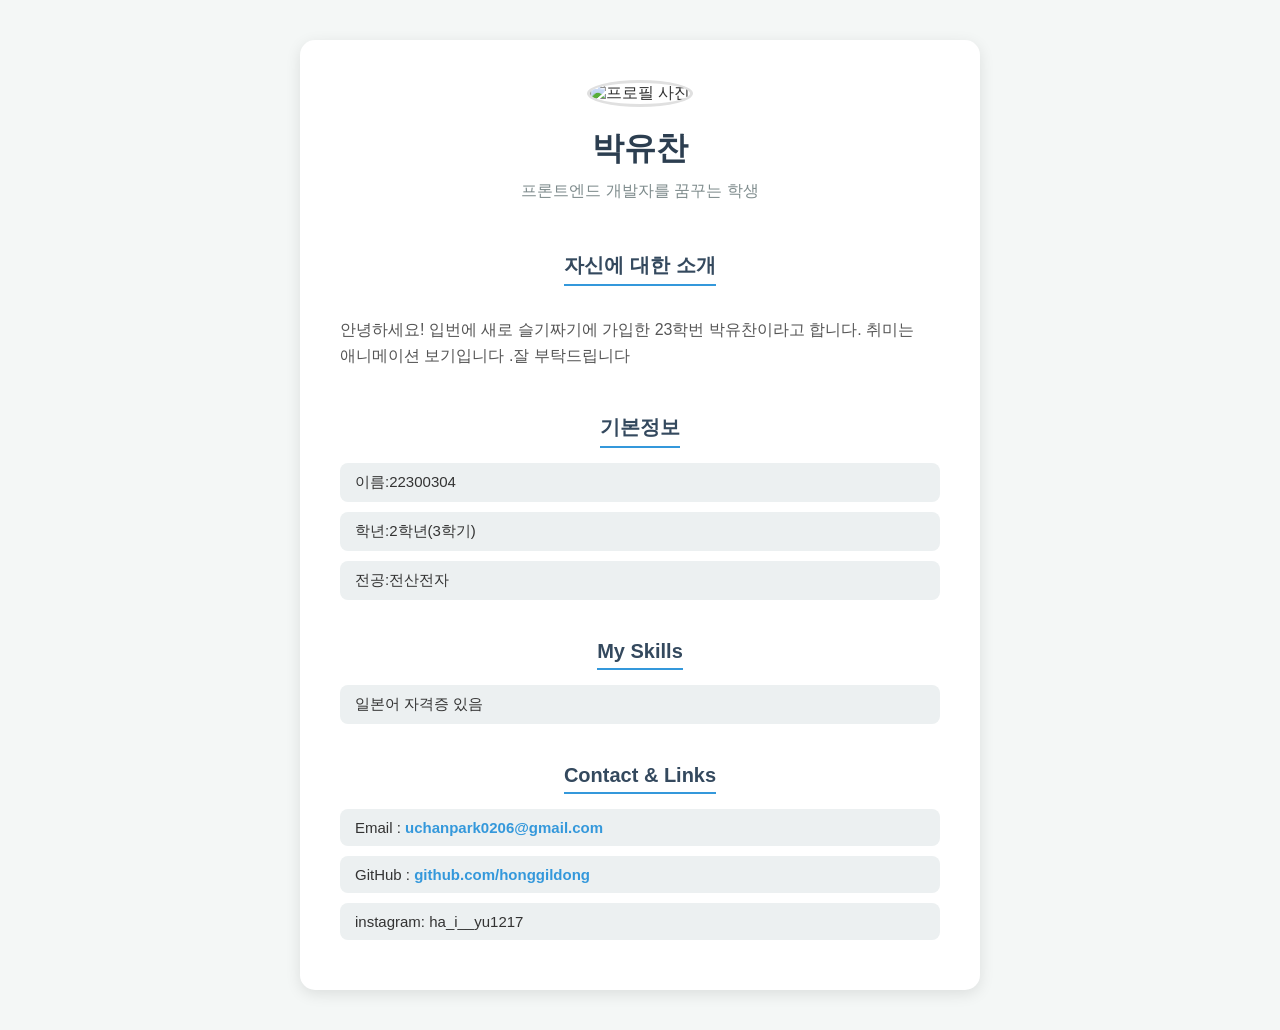
==== index.html @ 4dd1f07f "인스타 추가" ====
<!DOCTYPE html>
<html lang="en">

<head>
    <meta charset="UTF-8">
    <meta name="viewport" content="width=device-width, initial-scale=1.0">
    <title>Document</title>
</head>

<body>
    <!DOCTYPE html>
    <html lang="ko">

    <head>
        <meta charset="UTF-8">
        <meta name="viewport" content="width=device-width, initial-scale=1.0">
        <title>자기소개 페이지</title>
        <style>
            /* 기본 스타일 초기화 및 배경 설정 */
            body {
                font-family: 'Pretendard', 'Apple SD Gothic Neo', 'Malgun Gothic', sans-serif;
                background-color: #f4f7f6;
                color: #333;
                margin: 0;
                padding: 40px 20px;
                display: flex;
                justify-content: center;
            }

            /* 메인 컨테이너 (div 사용) */
            .profile-container {
                background-color: #ffffff;
                width: 100%;
                max-width: 600px;
                padding: 40px;
                border-radius: 15px;
                box-shadow: 0 4px 15px rgba(0, 0, 0, 0.1);
                text-align: center;
            }

            /* 프로필 이미지 (img 사용) */
            .profile-img {
                width: 150px;
                height: 150px;
                border-radius: 50%;
                object-fit: cover;
                margin-bottom: 20px;
                border: 3px solid #e0e0e0;
            }

            /* 제목 스타일 (h1, h2, h3 사용) */
            h1 {
                margin: 0 0 10px 0;
                color: #2c3e50;
            }

            h2 {
                font-size: 20px;
                color: #34495e;
                border-bottom: 2px solid #3498db;
                display: inline-block;
                padding-bottom: 5px;
                margin-top: 30px;
                margin-bottom: 15px;
            }

            h3 {
                font-size: 16px;
                color: #7f8c8d;
                margin: 0 0 20px 0;
                font-weight: normal;
            }

            /* 본문 (p 사용) */
            p {
                line-height: 1.6;
                color: #555;
                text-align: left;
                word-break: keep-all;
            }

            /* 리스트 스타일 (ul, li 사용) */
            ul {
                list-style-type: none;
                padding: 0;
                margin: 0;
                text-align: left;
            }

            li {
                background-color: #ecf0f1;
                margin-bottom: 10px;
                padding: 10px 15px;
                border-radius: 8px;
                font-size: 15px;
            }

            /* 링크 스타일 (a 사용) */
            a {
                color: #3498db;
                text-decoration: none;
                font-weight: bold;
            }

            a:hover {
                text-decoration: underline;
                color: #2980b9;
            }
        </style>
    </head>

    <body>

        <div class="profile-container">

            <img src="https://via.placeholder.com/150" alt="프로필 사진" class="profile-img">

            <h1>박유찬</h1>

            <h3>프론트엔드 개발자를 꿈꾸는 학생</h3>

            <h2>자신에 대한 소개</h2>
            <p>안녕하세요! 입번에 새로 슬기짜기에 가입한 23학번 박유찬이라고 합니다. 취미는 애니메이션 보기입니다 .잘 부탁드립니다
            <h2>기본정보</h2>
            <ul>
                <li>이름:22300304</li>
                <li>학년:2학년(3학기)</li>
                <li>전공:전산전자</li>
            </ul>

            <h2>My Skills</h2>
            <ul>
                <li>일본어 자격증 있음</li>
            </ul>

            <h2>Contact & Links</h2>
            <ul>
                <li>Email : <a href="mailto:uchanpark0206@gmail.com">uchanpark0206@gmail.com</a></li>
                <li>GitHub : <a href="https://github.com" target="_blank">github.com/honggildong</a></li>
                <li>instagram: ha_i__yu1217</li>
            </ul>

        </div>

    </body>

    </html>
</body>

</html>
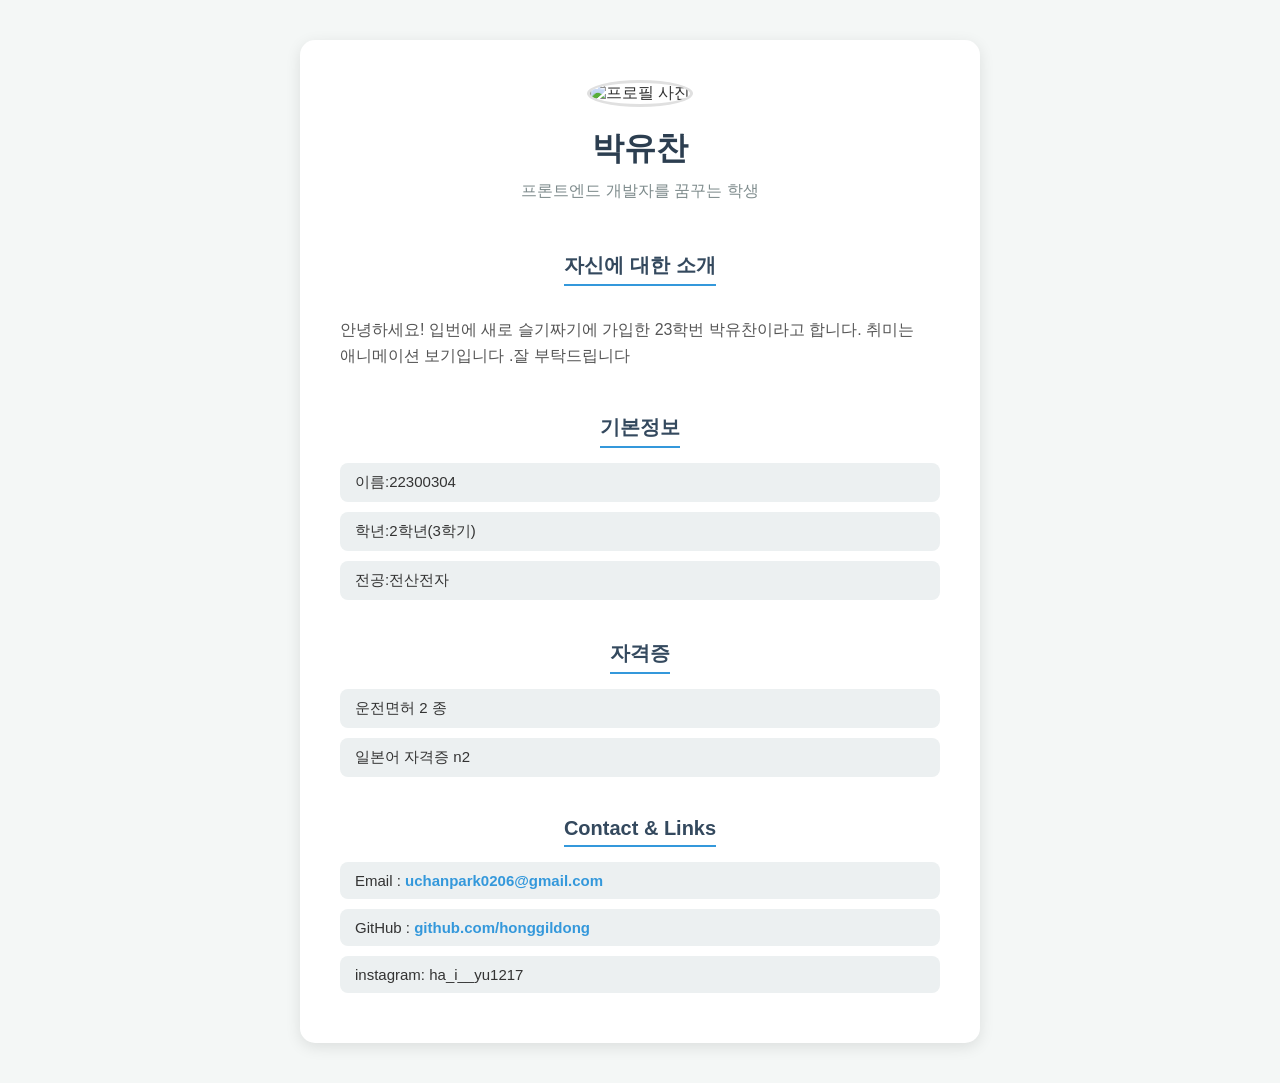
==== commit 51c8ffa9: "자격증 등록" ====
--- a/index.html
+++ b/index.html
@@ -128,9 +128,10 @@
                 <li>전공:전산전자</li>
             </ul>
 
-            <h2>My Skills</h2>
+            <h2>자격증</h2>
             <ul>
-                <li>일본어 자격증 있음</li>
+                <li>운전면허 2 종</li>
+                <li>일본어 자격증 n2</li>
             </ul>
 
             <h2>Contact & Links</h2>
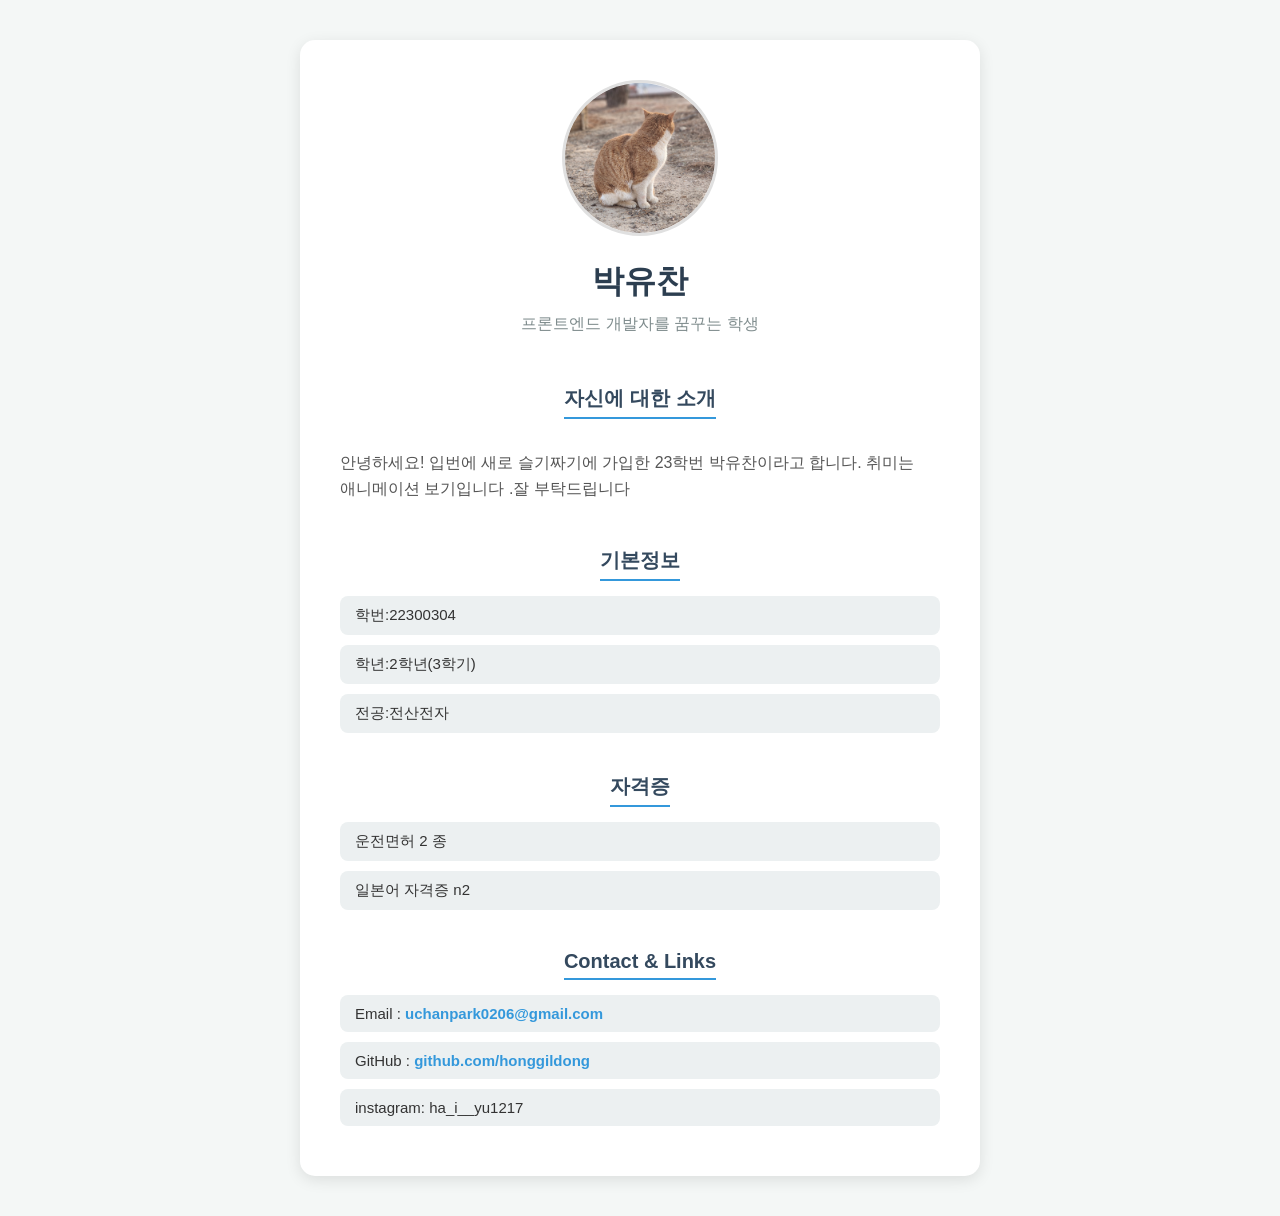
==== commit 2b4fe23e: "사진 등록" ====
--- a/index.html
+++ b/index.html
@@ -113,7 +113,7 @@
 
         <div class="profile-container">
 
-            <img src="https://via.placeholder.com/150" alt="프로필 사진" class="profile-img">
+            <img src="KakaoTalk_20260921_195948992.jpg" alt="프로필 사진" class="profile-img">
 
             <h1>박유찬</h1>
 
@@ -123,7 +123,7 @@
             <p>안녕하세요! 입번에 새로 슬기짜기에 가입한 23학번 박유찬이라고 합니다. 취미는 애니메이션 보기입니다 .잘 부탁드립니다
             <h2>기본정보</h2>
             <ul>
-                <li>이름:22300304</li>
+                <li>학번:22300304</li>
                 <li>학년:2학년(3학기)</li>
                 <li>전공:전산전자</li>
             </ul>
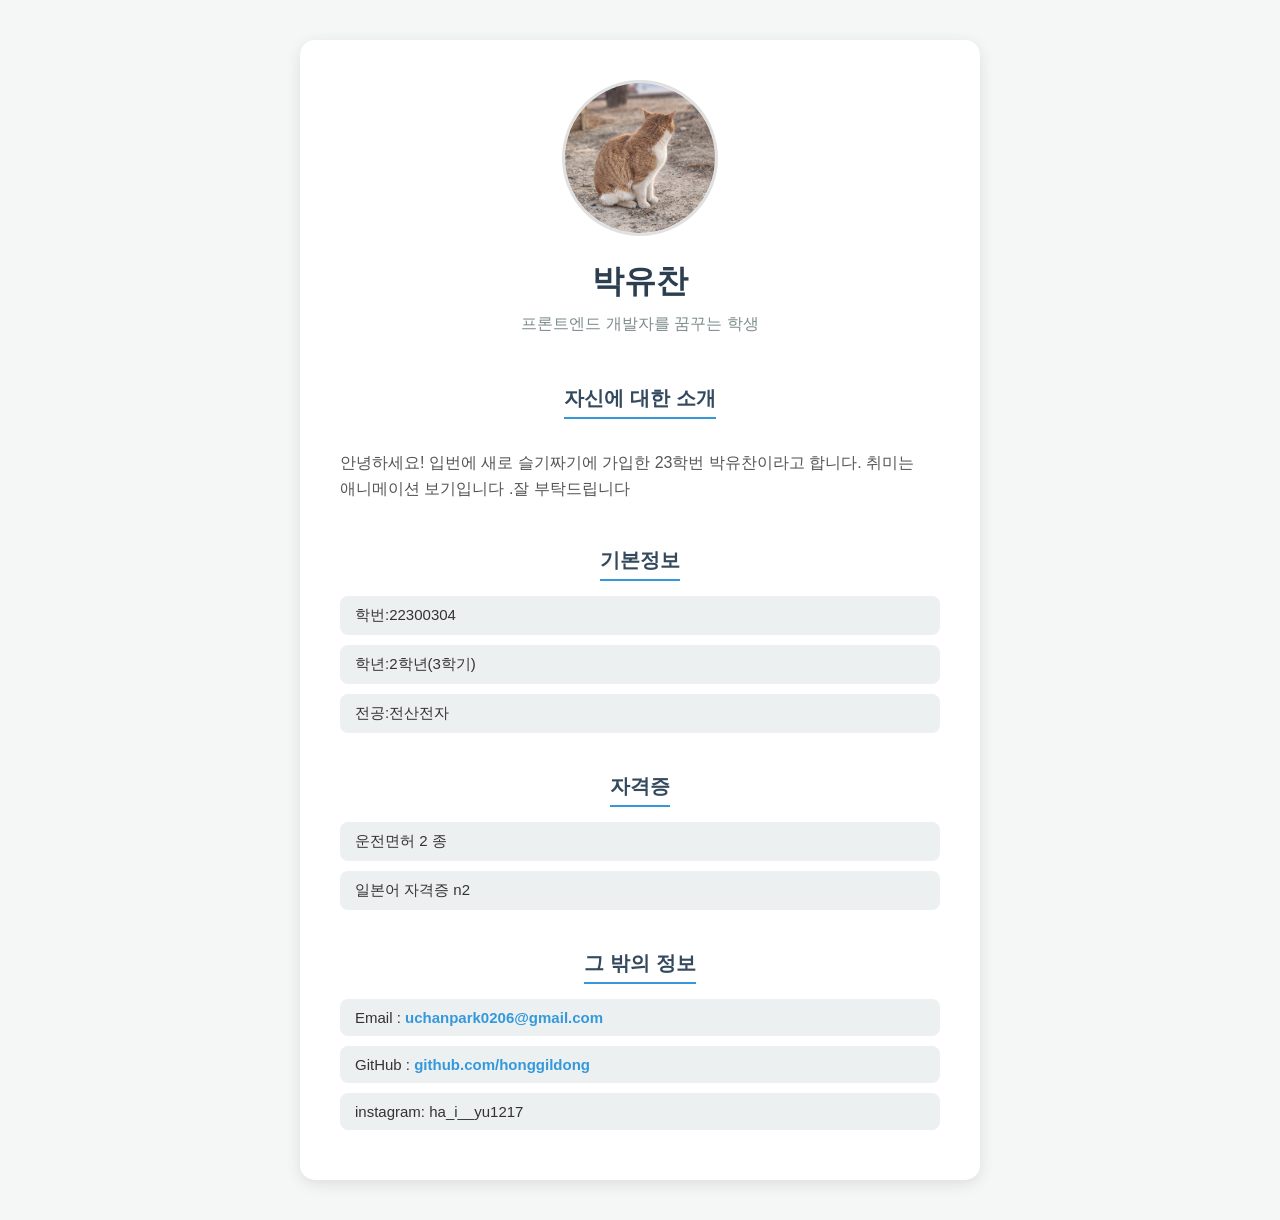
==== commit 2461c1d1: "글 수정" ====
--- a/index.html
+++ b/index.html
@@ -134,7 +134,7 @@
                 <li>일본어 자격증 n2</li>
             </ul>
 
-            <h2>Contact & Links</h2>
+            <h2>그 밖의 정보</h2>
             <ul>
                 <li>Email : <a href="mailto:uchanpark0206@gmail.com">uchanpark0206@gmail.com</a></li>
                 <li>GitHub : <a href="https://github.com" target="_blank">github.com/honggildong</a></li>
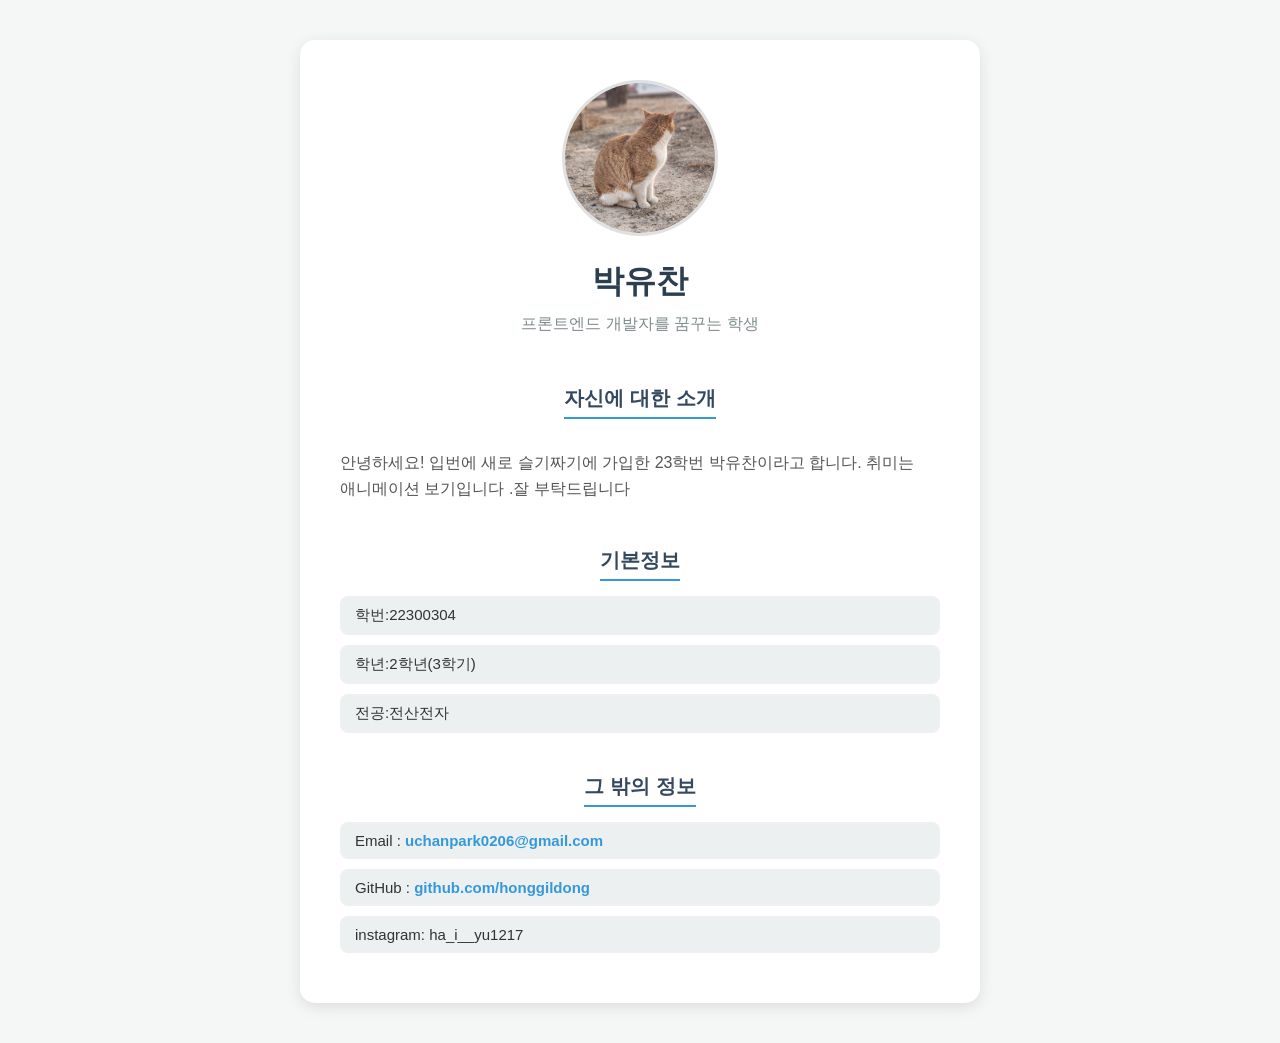
==== commit 3a98a052: "글 수정" ====
--- a/index.html
+++ b/index.html
@@ -128,12 +128,6 @@
                 <li>전공:전산전자</li>
             </ul>
 
-            <h2>자격증</h2>
-            <ul>
-                <li>운전면허 2 종</li>
-                <li>일본어 자격증 n2</li>
-            </ul>
-
             <h2>그 밖의 정보</h2>
             <ul>
                 <li>Email : <a href="mailto:uchanpark0206@gmail.com">uchanpark0206@gmail.com</a></li>
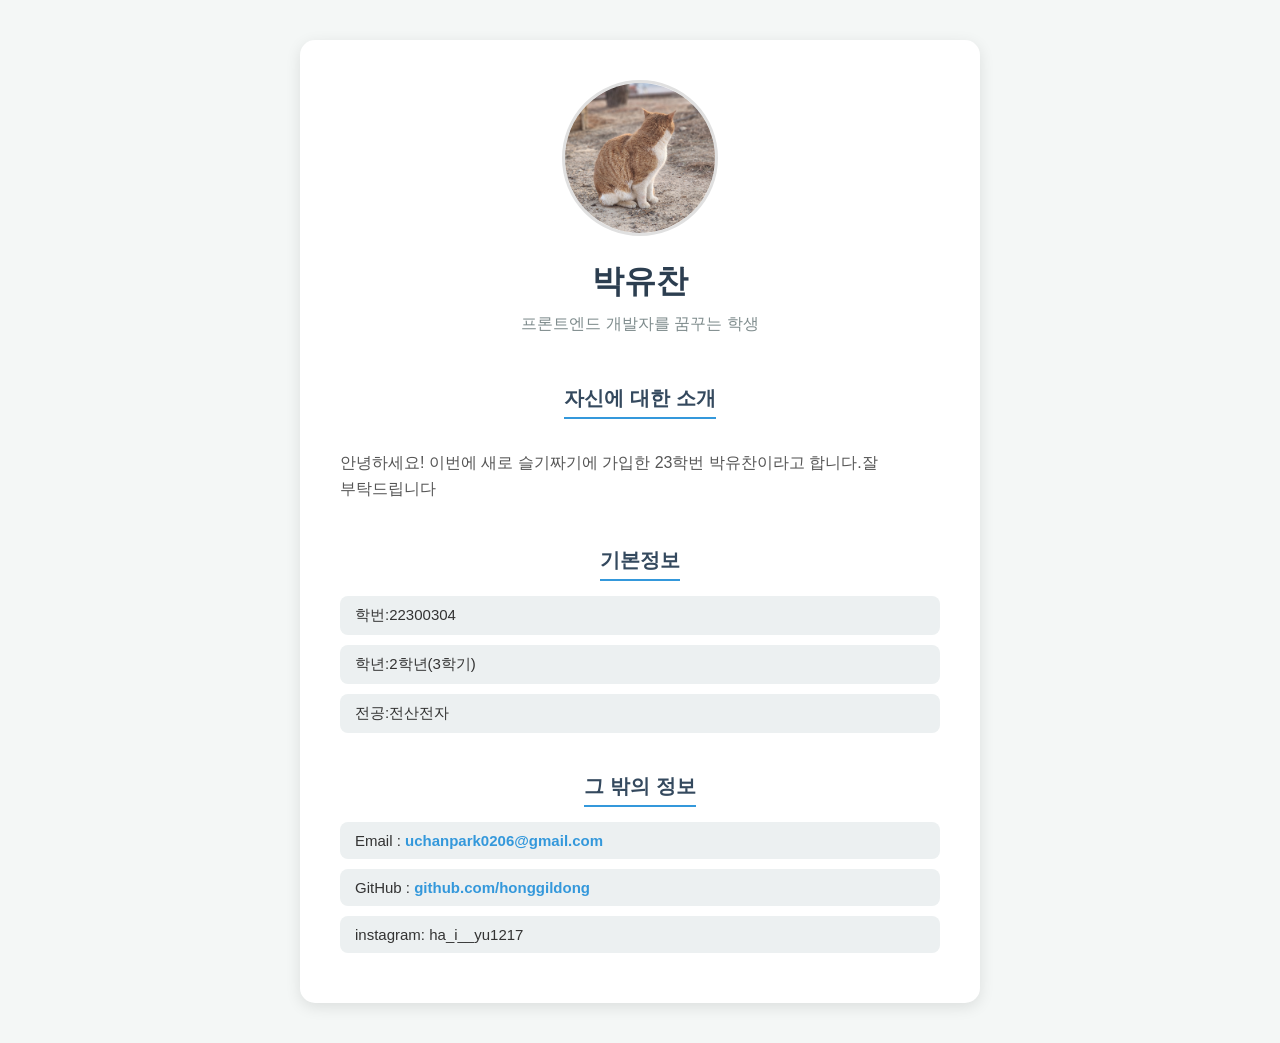
==== commit 65433357: "오타 수정" ====
--- a/index.html
+++ b/index.html
@@ -120,7 +120,7 @@
             <h3>프론트엔드 개발자를 꿈꾸는 학생</h3>
 
             <h2>자신에 대한 소개</h2>
-            <p>안녕하세요! 입번에 새로 슬기짜기에 가입한 23학번 박유찬이라고 합니다. 취미는 애니메이션 보기입니다 .잘 부탁드립니다
+            <p>안녕하세요! 이번에 새로 슬기짜기에 가입한 23학번 박유찬이라고 합니다.잘 부탁드립니다
             <h2>기본정보</h2>
             <ul>
                 <li>학번:22300304</li>
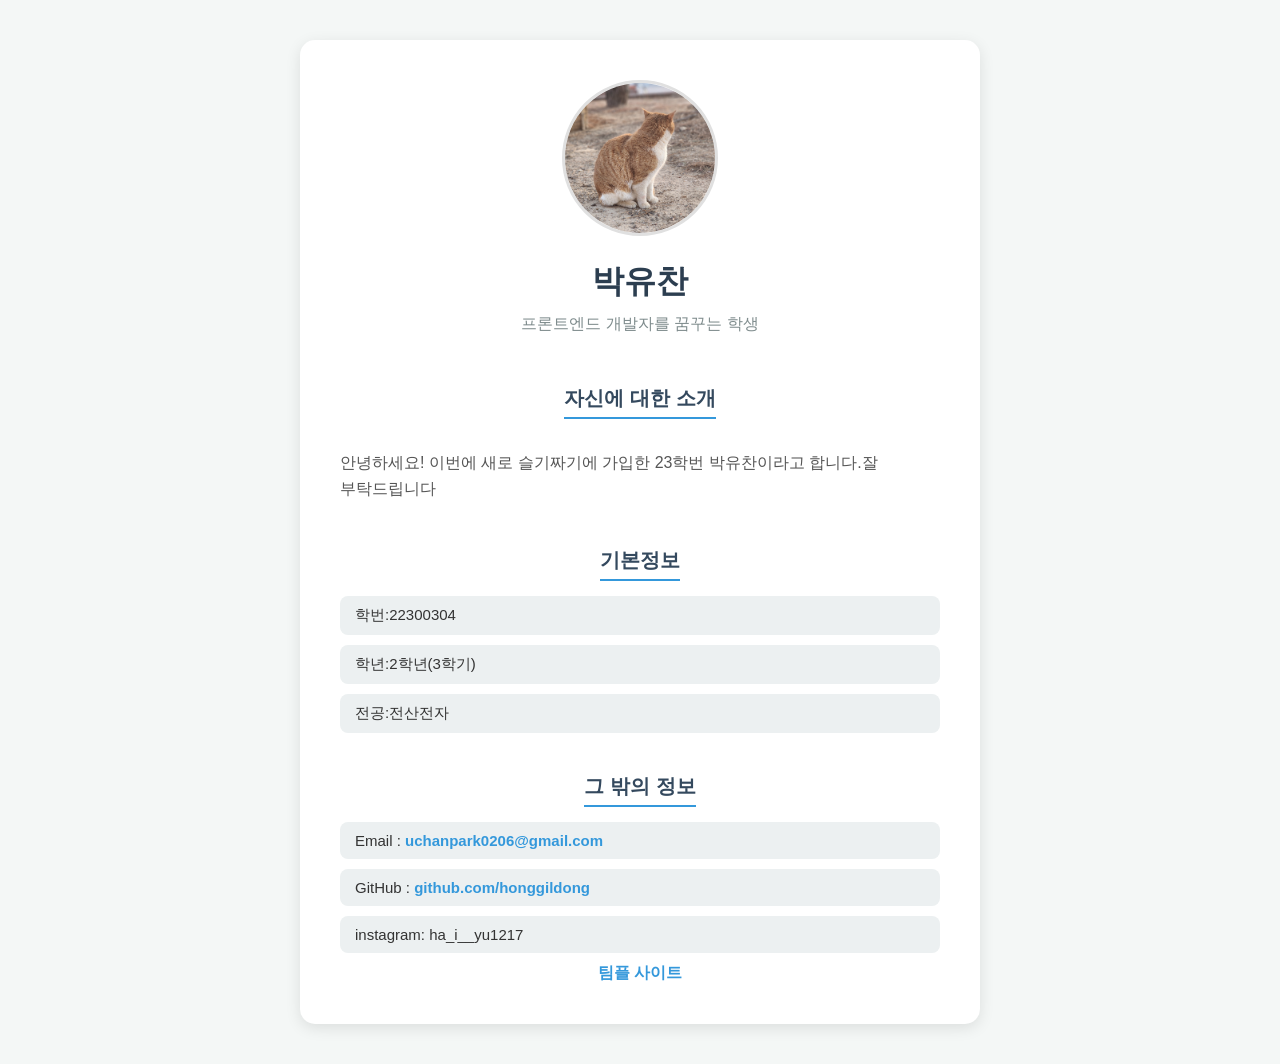
==== commit 65c91cdc: "팀플 사이트 바로가기 추가" ====
--- a/index.html
+++ b/index.html
@@ -4,12 +4,13 @@
 <head>
     <meta charset="UTF-8">
     <meta name="viewport" content="width=device-width, initial-scale=1.0">
-    <title>Document</title>
+    <title></title>
 </head>
 
 <body>
     <!DOCTYPE html>
     <html lang="ko">
+    <link href="style.css" rel="stylesheet">
 
     <head>
         <meta charset="UTF-8">
@@ -135,6 +136,8 @@
                 <li>instagram: ha_i__yu1217</li>
             </ul>
 
+            <a href="main.html">팀플 사이트</a>
+
         </div>
 
     </body>
